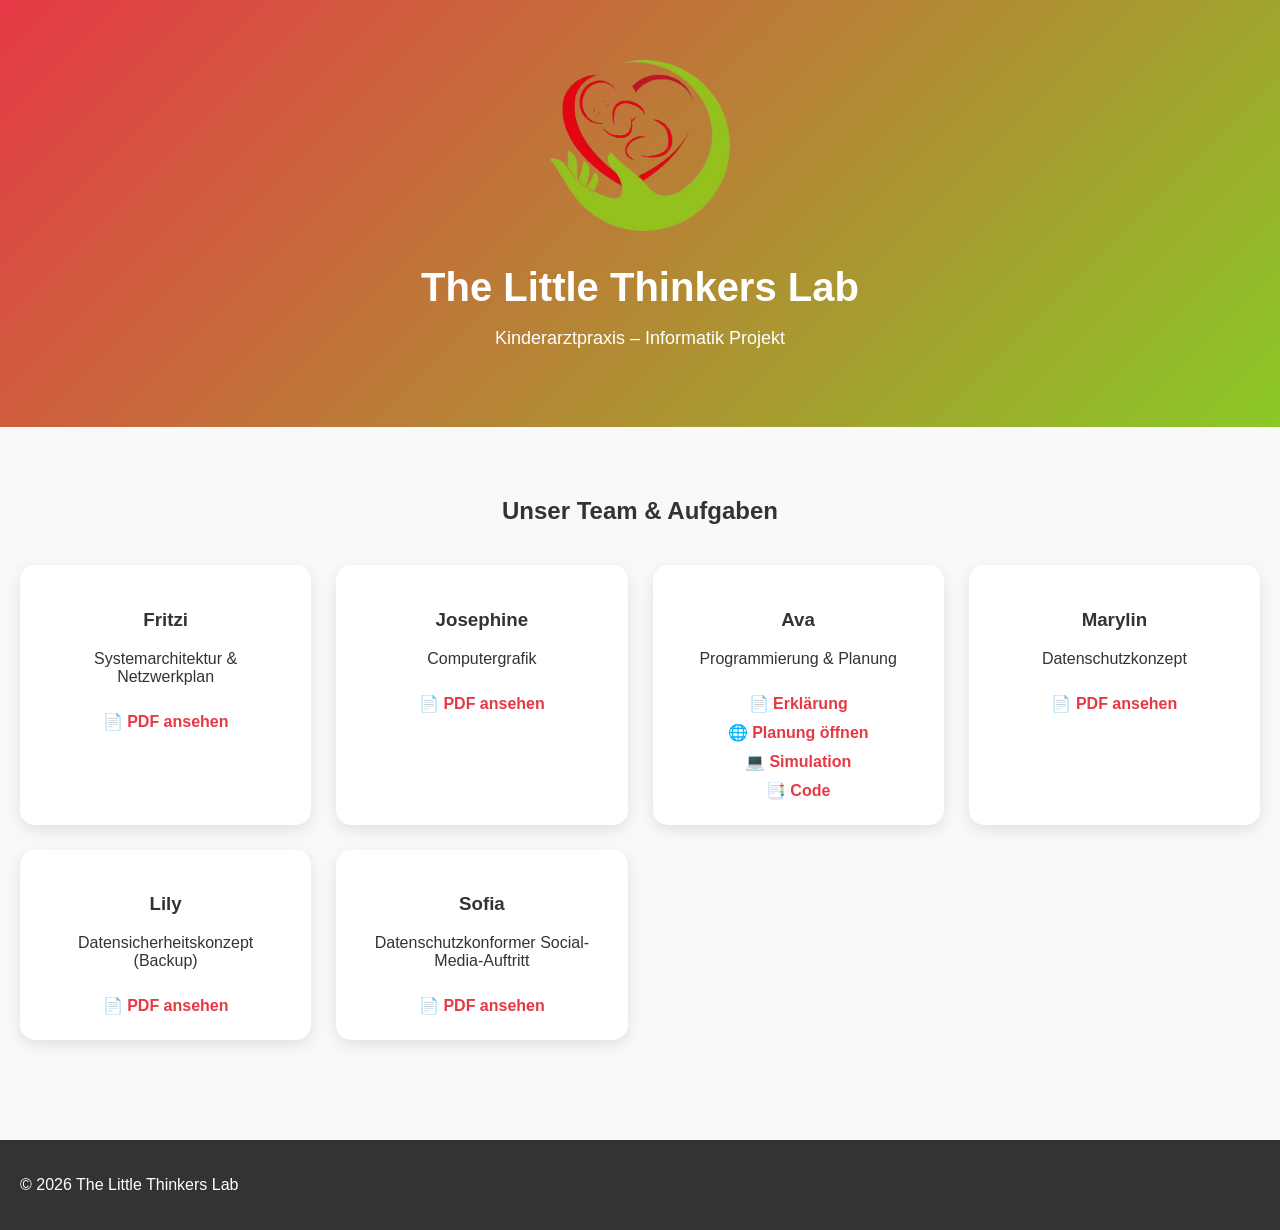
==== index.html @ db5c0112 "Update index.html" ====
<!DOCTYPE html>
<html lang="de">
<head>
    <meta charset="UTF-8">
    <title>The Little Thinkers Lab</title>
    <link rel="stylesheet" href="style.css">
</head>

<body>

<!-- HERO -->
<section class="hero">
    <img src="logo.png" alt="Logo" class="logo">
    <h1>The Little Thinkers Lab</h1>
    <p>Kinderarztpraxis – Informatik Projekt</p>
</section>

<!-- TEAM -->
<section class="team">
    <h2>Unser Team & Aufgaben</h2>

    <div class="grid">

        <div class="card">
            <h3>Fritzi</h3>
            <p>Systemarchitektur & Netzwerkplan</p>
            <a href="pdfs/fritzi.pdf" target="_blank">📄 PDF ansehen</a>
        </div>

        <div class="card">
            <h3>Josephine</h3>
            <p>Computergrafik</p>
            <a href="pdfs/josephine.pdf" target="_blank">📄 PDF ansehen</a>
        </div>

        <div class="card">
    <h3>Ava</h3>
    <p>Programmierung & Planung</p>

    <a href="pdfs/ava.pdf" target="_blank">📄 Erklärung</a>
    <br>
    <a href="https://cloud.seatable.io/dtable/links/fea5d674d4db4ad6a89e" target="_blank">🌐 Planung öffnen</a>
    <br>
    <a href="code/simulation.html" target="_blank">💻 Simulation</a>
    <br>
    <a href="pdfs/code.pdf" target="_blank">📑 Code</a> 
</div>

        <div class="card">
            <h3>Marylin</h3>
            <p>Datenschutzkonzept</p>
            <a href="pdfs/marylin.pdf" target="_blank">📄 PDF ansehen</a>
        </div>

        <div class="card">
            <h3>Lily</h3>
            <p>Datensicherheitskonzept (Backup)</p>
            <a href="pdfs/lily.pdf" target="_blank">📄 PDF ansehen</a>
        </div>

        <div class="card">
            <h3>Sofia</h3>
            <p>Datenschutzkonformer Social-Media-Auftritt</p>
            <a href="pdfs/sofia.pdf" target="_blank">📄 PDF ansehen</a>
        </div>

    </div>
</section>

<!-- FOOTER -->
<footer>
    <p>© 2026 The Little Thinkers Lab</p>
</footer>

</body>
</html>
---- style.css ----
body {
    margin: 0;
    font-family: 'Segoe UI', sans-serif;
    background: #f9f9f9;
    color: #333;
}

/* HERO */
.hero {
    text-align: center;
    padding: 60px 20px;
    background: linear-gradient(135deg, #e63946, #8ac926);
    color: white;
}

.logo {
    width: 180px;
    margin-bottom: 20px;
}

.hero h1 {
    font-size: 40px;
    margin: 10px 0;
}

.hero p {
    font-size: 18px;
}

/* TEAM */
.team {
    padding: 50px 20px;
    text-align: center;
}

.team h2 {
    margin-bottom: 40px;
}

/* GRID */
.grid {
    display: grid;
    grid-template-columns: repeat(auto-fit, minmax(250px, 1fr));
    gap: 25px;
}

/* CARDS */
.card {
    background: white;
    padding: 25px;
    border-radius: 15px;
    box-shadow: 0 5px 15px rgba(0,0,0,0.1);
    transition: 0.3s;
}

.card:hover {
    transform: translateY(-5px);
}

/* Highlight YOUR section */
.highlight {
    border: 2px solid #e63946;
}

/* LINKS */
.card a {
    display: inline-block;
    margin-top: 10px;
    text-decoration: none;
    color: #e63946;
    font-weight: bold;
}

.card a:hover {
    color: #8ac926;
}

/* FOOTER */
footer {
    margin-top: 50px;
    padding: 20px;
    background: #333;
    color: white;
}
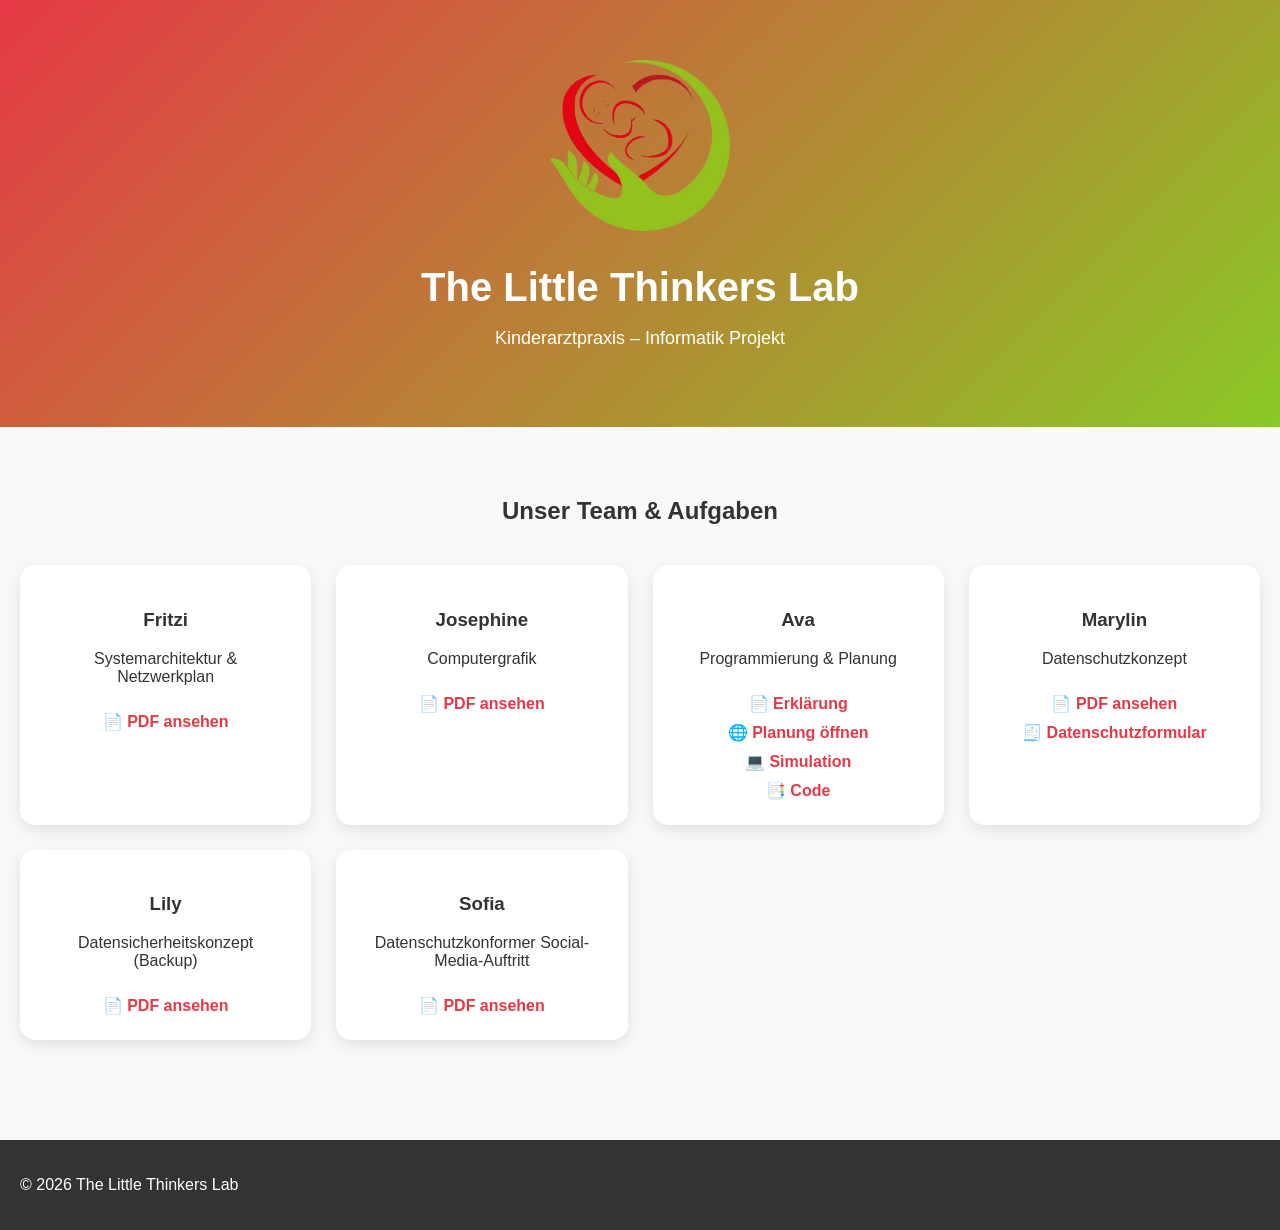
==== commit d8f7d118: "Update index.html" ====
--- a/index.html
+++ b/index.html
@@ -50,6 +50,7 @@
             <h3>Marylin</h3>
             <p>Datenschutzkonzept</p>
             <a href="pdfs/marylin.pdf" target="_blank">📄 PDF ansehen</a>
+            <a href="pdfs/Datenschutzformular" target="-blank">🧾 Datenschutzformular</a>
         </div>
 
         <div class="card">
--- a/style.css
+++ b/style.css
@@ -57,11 +57,6 @@
     transform: translateY(-5px);
 }
 
-/* Highlight YOUR section */
-.highlight {
-    border: 2px solid #e63946;
-}
-
 /* LINKS */
 .card a {
     display: inline-block;
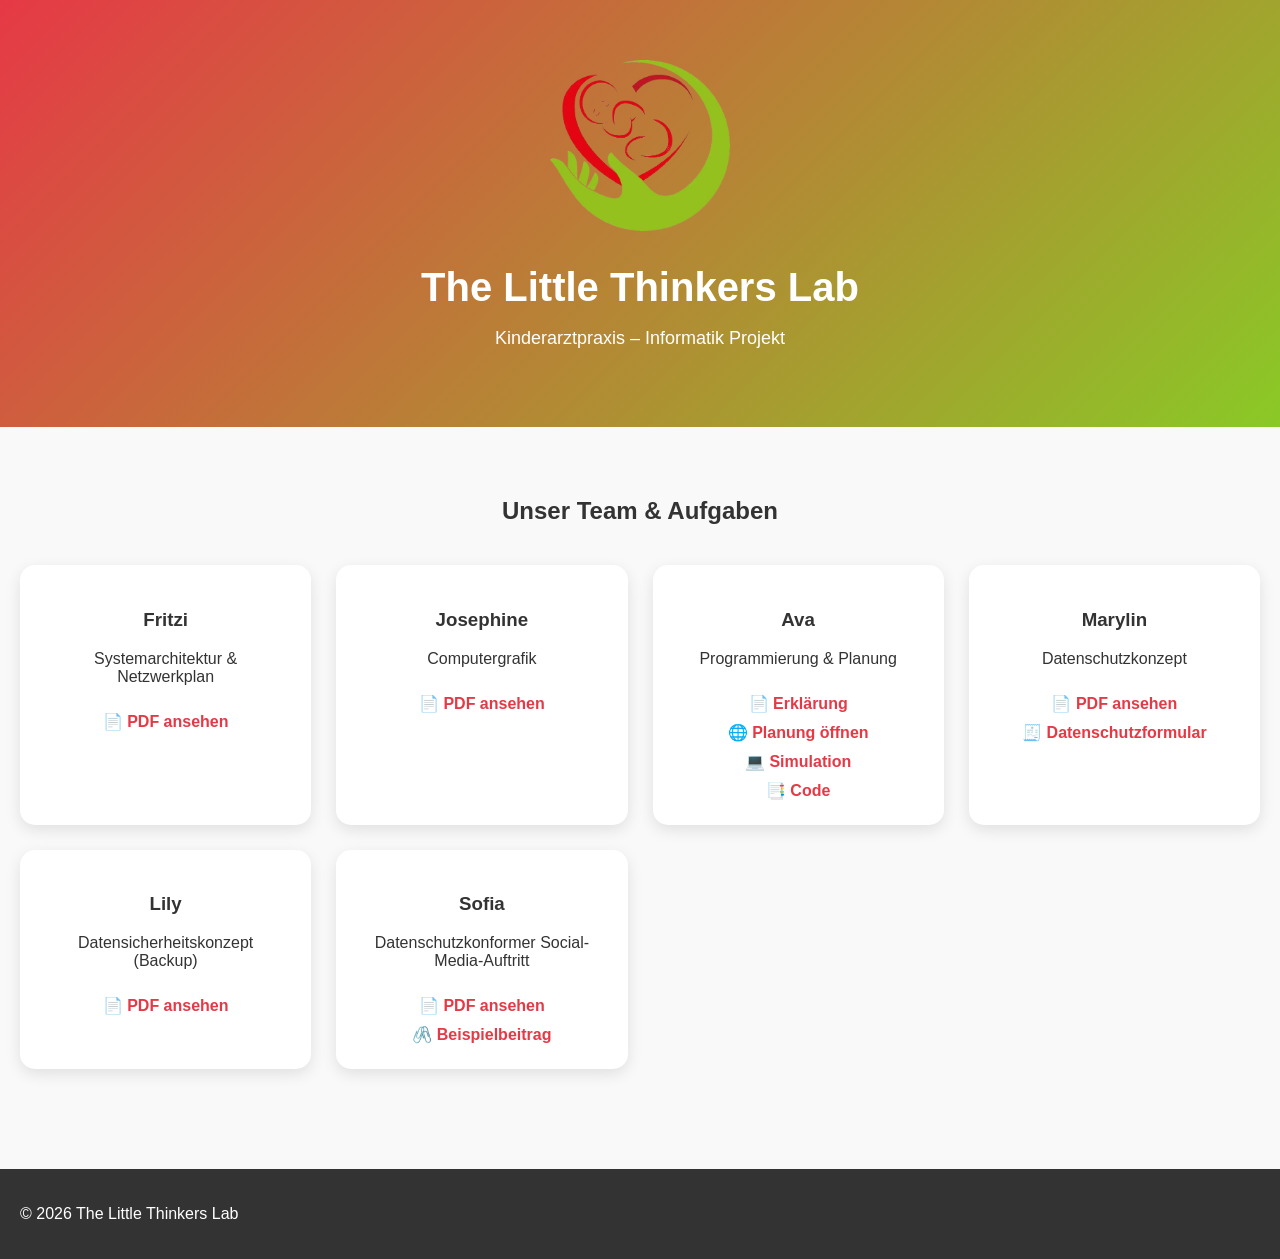
==== commit 75af0f9e: "Update index.html" ====
--- a/index.html
+++ b/index.html
@@ -50,7 +50,7 @@
             <h3>Marylin</h3>
             <p>Datenschutzkonzept</p>
             <a href="pdfs/marylin.pdf" target="_blank">📄 PDF ansehen</a>
-            <a href="pdfs/Datenschutzformular" target="-blank">🧾 Datenschutzformular</a>
+            <a href="pdfs/datenschutzformular.pdf" target="-blank">🧾 Datenschutzformular</a>
         </div>
 
         <div class="card">
@@ -63,6 +63,7 @@
             <h3>Sofia</h3>
             <p>Datenschutzkonformer Social-Media-Auftritt</p>
             <a href="pdfs/sofia.pdf" target="_blank">📄 PDF ansehen</a>
+            <a href="pdfs/beispielbeitrag.png" target="_blank">🖇️ Beispielbeitrag</a>
         </div>
 
     </div>
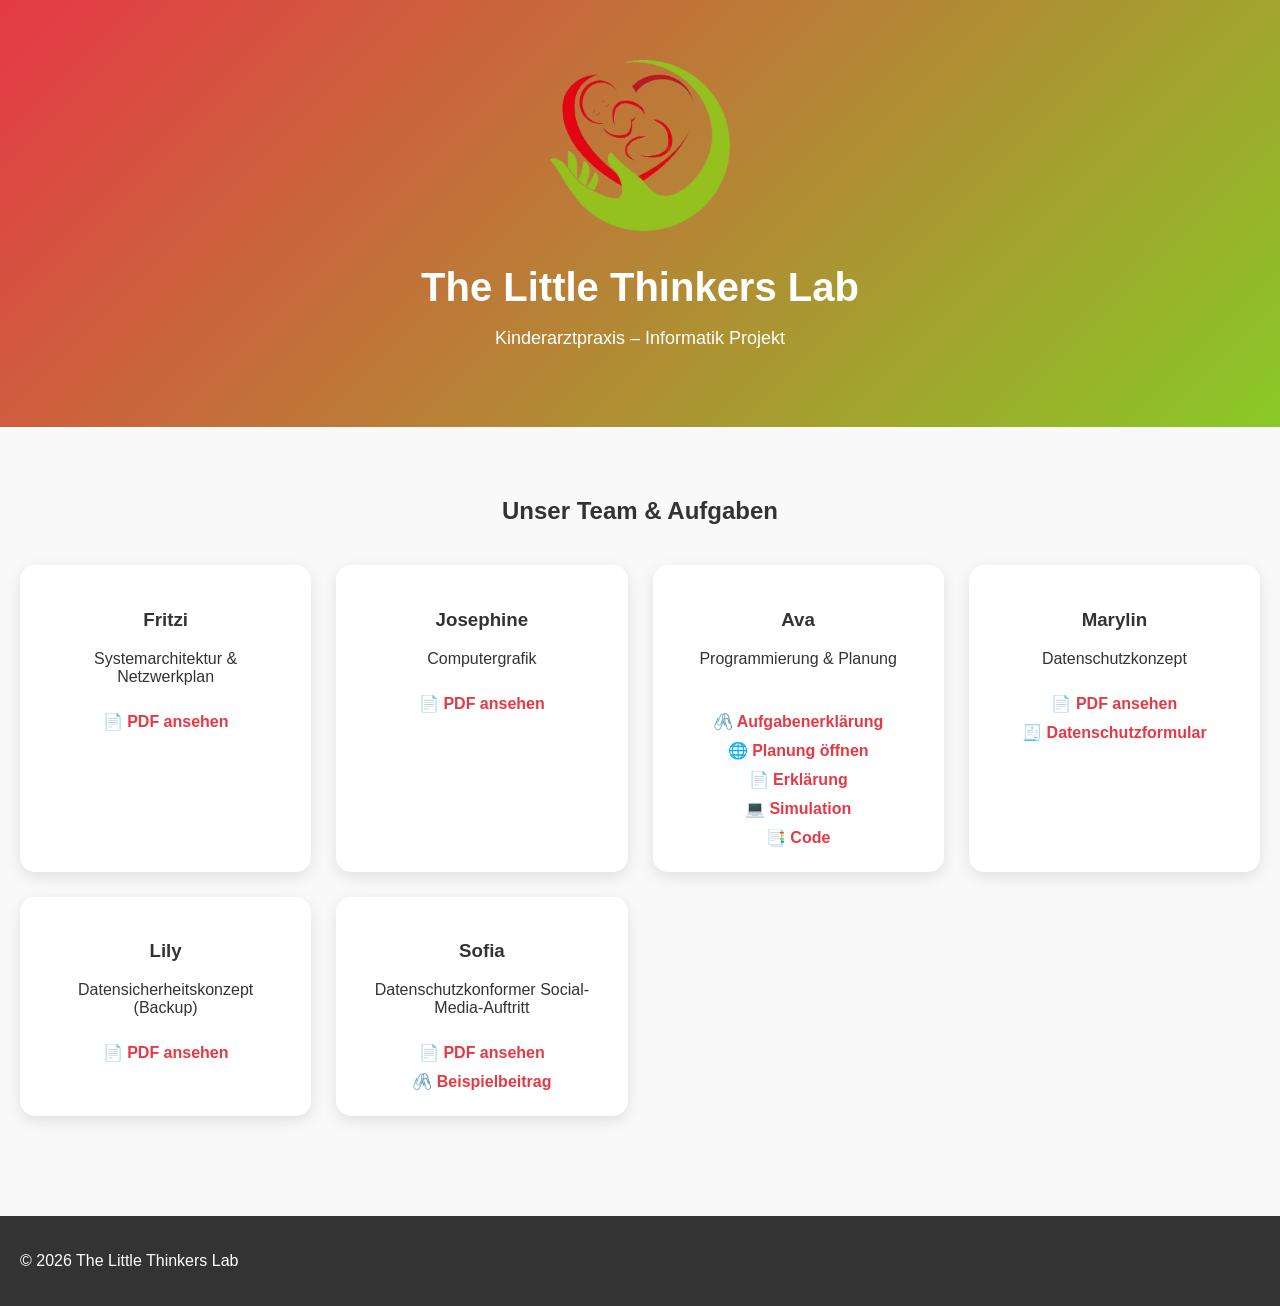
==== commit ac64cacb: "Update index.html" ====
--- a/index.html
+++ b/index.html
@@ -37,9 +37,10 @@
     <h3>Ava</h3>
     <p>Programmierung & Planung</p>
 
+    <br> <a href="pdfs/aufgabenerklärung.pdf" target="_blank">🖇️ Aufgabenerklärung</a>
+    <a href="https://cloud.seatable.io/dtable/links/fea5d674d4db4ad6a89e" target="_blank">🌐 Planung öffnen</a>
+    <br>
     <a href="pdfs/ava.pdf" target="_blank">📄 Erklärung</a>
-    <br>
-    <a href="https://cloud.seatable.io/dtable/links/fea5d674d4db4ad6a89e" target="_blank">🌐 Planung öffnen</a>
     <br>
     <a href="code/simulation.html" target="_blank">💻 Simulation</a>
     <br>
@@ -63,7 +64,7 @@
             <h3>Sofia</h3>
             <p>Datenschutzkonformer Social-Media-Auftritt</p>
             <a href="pdfs/sofia.pdf" target="_blank">📄 PDF ansehen</a>
-            <a href="pdfs/beispielbeitrag.png" target="_blank">🖇️ Beispielbeitrag</a>
+            <a href="pdfs/beispielbeitrag.jpg" target="_blank">🖇️ Beispielbeitrag</a>
         </div>
 
     </div>
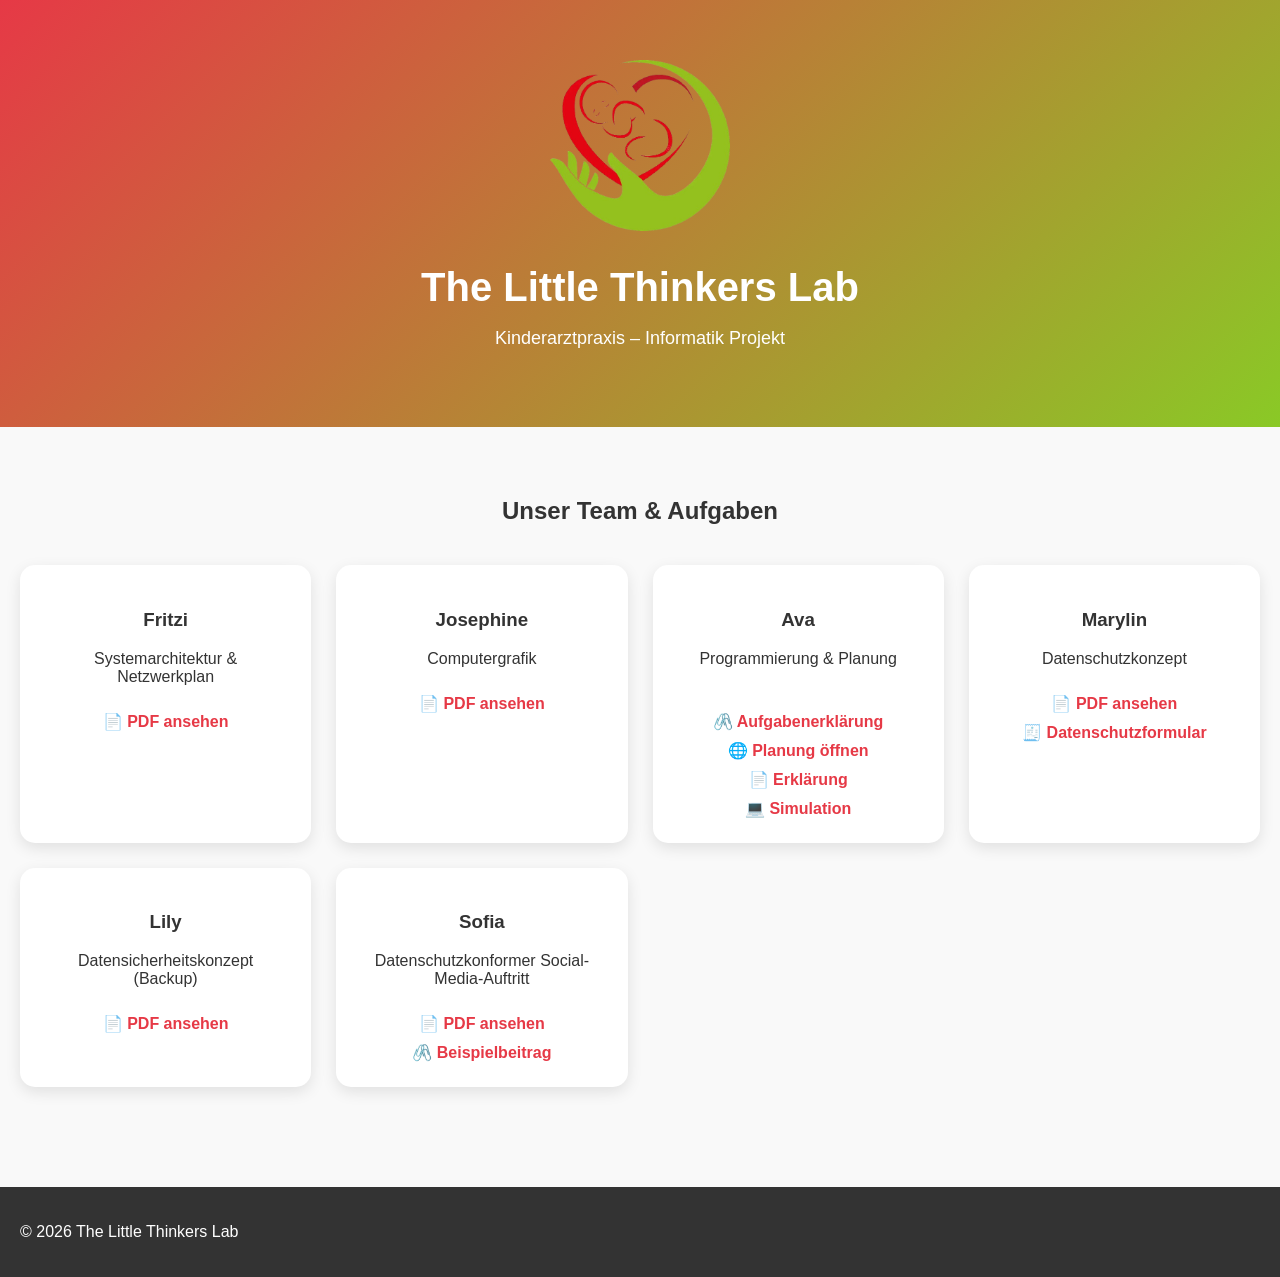
==== commit 184d0c03: "Update index.html" ====
--- a/index.html
+++ b/index.html
@@ -42,9 +42,7 @@
     <br>
     <a href="pdfs/ava.pdf" target="_blank">📄 Erklärung</a>
     <br>
-    <a href="code/simulation.html" target="_blank">💻 Simulation</a>
-    <br>
-    <a href="pdfs/code.pdf" target="_blank">📑 Code</a> 
+    <a href="code/simulation.html" target="_blank">💻 Simulation</a> 
 </div>
 
         <div class="card">
